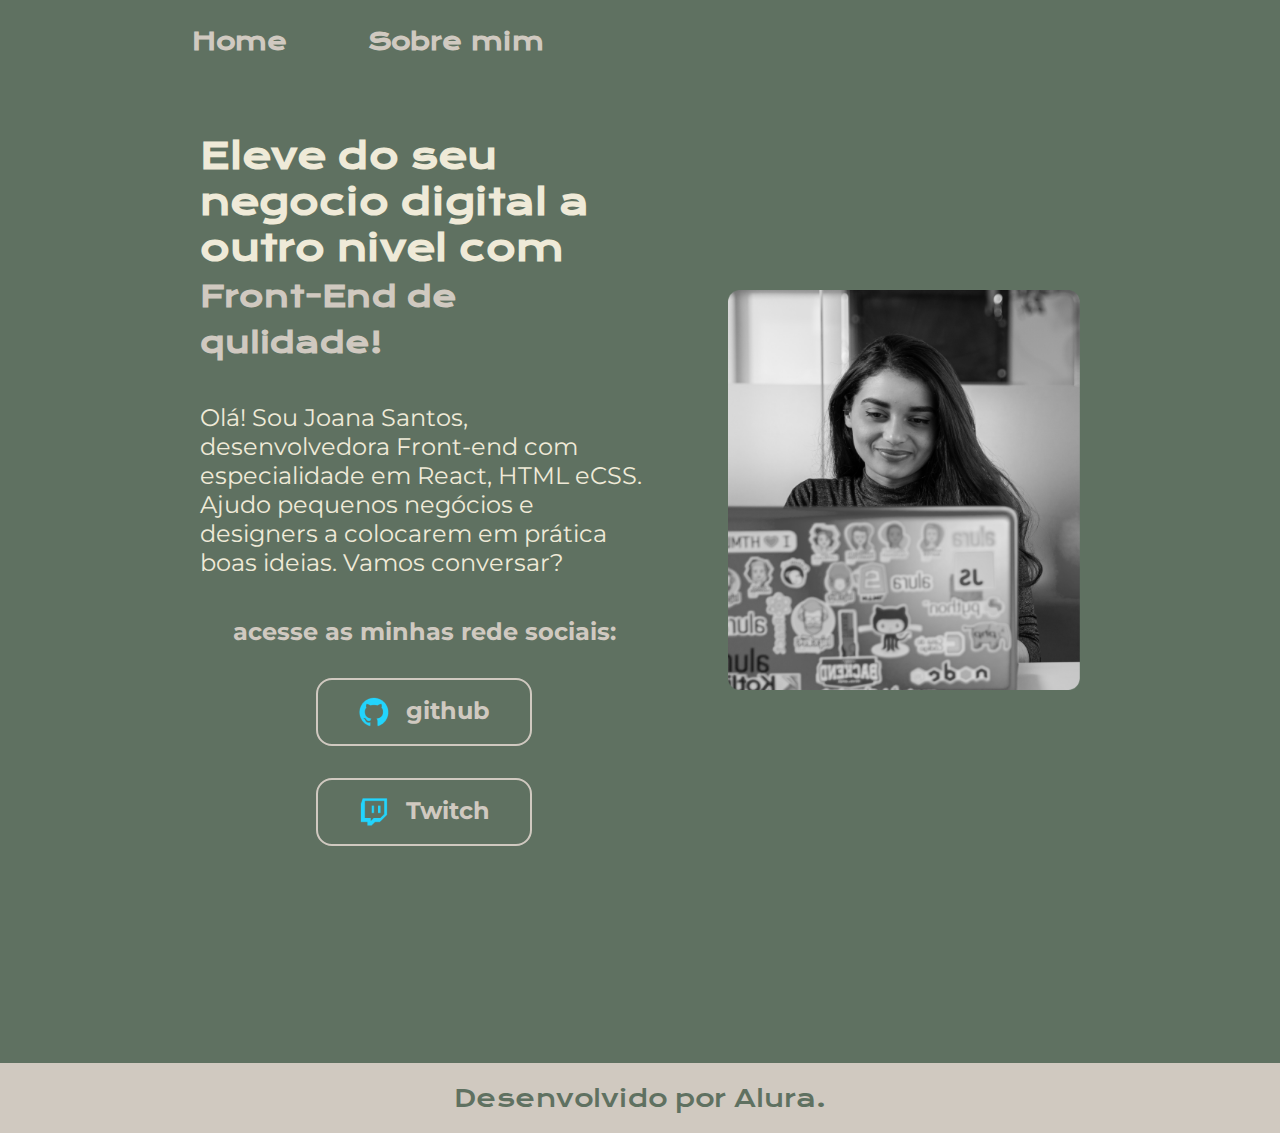
==== index.html @ d5de203a "Add files via upload" ====
<!DOCTYPE html>
<html lang = "pt-br">

<head>
   <meta charset="UTF-8">
   <meta name="viewreport" content="width=device-width">
   <title>portifolio</title>
   <link rel="stylesheet" href="./styles/style.css">

</head>
<body>
    <header class = "cabecario">
        <nav class="texto_cabecario">
            <a class="link_canecario" href="index.html" > Home </a>

        <a class="link_canecario" href = "sobre_mim.html"> Sobre mim</a>
        </nav>  

    </header>

    <main class = "main__gabriel">
        <section class = "textos__conteudo">
            
            <h1 class = "titulo"> Eleve do seu negocio digital a outro nivel com  <strong>Front-End de qulidade!</strong></h1>

            <p class = "texto">Olá! Sou Joana Santos,
             desenvolvedora Front-end com 
             especialidade em React, HTML eCSS. Ajudo pequenos
             negócios e designers a colocarem em prática boas ideias. Vamos conversar?</p>
            <div class = "botoes">
                <p ><strong class = texto>acesse as minhas rede sociais:</strong></p>
               
               <a href="https://github.com/cassianim" class="botoes__imagem" ><img src="./fotinhos/Logo Github.png" alt=""> <strong class = "texto">github</strong>  </a> 
               <a href = "https://www.twitch.tv/forever "class ="botoes__imagem" ><img src="./fotinhos/Logo Twitch.png" alt=""><strong class = "texto">Twitch</strong></a>
               
           
            
            </div>
            
            
        </section>
        
        <img class = "imagem" src="./fotinhos/imagem.png" alt = " padrão"> 
        
    
    
    
    
        
    </main>

    <footer class = "rodape">
        <p >Desenvolvido por Alura.</p>
    </footer>

</body>
</html>
---- styles/style.css ----
@import url('https://fonts.googleapis.com/css2?family=Krona+One&display=swap');
@import url('https://fonts.googleapis.com/css2?family=Krona+One&family=Montserrat&display=swap');


:root{
    --azul:#D0C9C0;
    /*#22d4UZIfd*/
    --preto: #5F7161;
    --branco: #EFEAD8;
    --cinza: #6D8B74;

}

*{
    margin: 0;
    padding: 0;
}


body{
    box-sizing:border-box;
    /* height: 100vh; */
    background-color: var(--preto);
    color: var(--branco);
    
    
}
strong{
    color: var(--azul);
    font-size: 1.85rem;
}

.main__gabriel {
    
    display: flex;
    align-items: center;
    justify-content: space-between;
    padding: 6%;
    gap: 80px;
    padding-left: 200px;
    padding-right: 200px;
     
}

.textos__conteudo{
    width: 517px;
    flex-direction: column;
    display:flex;
    align-content: center;
    gap: 40px;
    

}
.destaque{
    font-size: 1.5rem;
   
}

.jeff{
    font-size: 1.5rem;
    
}
.jeff:hover{
    color: rgb(133, 25, 6);
}
.texto{
    font-size: 1.5rem;
    font-family: 'Montserrat', sans-serif; ;
    
   
    
}
.titulo{
    font-size: 2.25rem; 
    font-family: 'Krona One', sans-serif;; 
 }

.botoes__fake{
  display: flex;
  overflow: visible;

}




.botoes{
    display: flex;
    justify-content: space-between;
    offset-distance: 50px;
    gap: 32px;
    flex-direction: column;
    align-items: center;
}

.botoes__imagem{
    display: flex;
    justify-content:center;
    gap: 16px;
    background-color: var(--preto);
    border: 2px solid var(--azul) ;
    border-radius: 16px;
    padding: 16px;
    width: 40%;

    font-size: 1.5rem;
    text-align: center;
    font-family: 'Montserrat', sans-serif; 
    text-decoration-line: none;
    image-rendering: pixelated;

    position:sticky;
    

}
.link{
    color: var(--branco);
    font-size: 1.5rem;
    font-family: 'Montserrat', sans-serif; 
    justify-content: center;
}
.link__2{
    color: var(--branco);
    font-family: 'Montserrat', sans-serif; 
    font-size: 1.5rem;
}
.botoes__imagem:hover{

    background-color:var(--cinza);
    width: 290px;
    

}



.rodape{
    display: flex;
    width: content;
    height: 70px;
    background-color: var(--azul);
    color: var(--preto);
    align-items: center;
    font-family: 'Krona One', sans-serif;
    font-size: 1.5rem;
    justify-content: center;
    margin-top: 140px;
}

.cabecario{
   padding: 2% 0% 0% 15%;



}

.texto_cabecario{
    display: flex;
    gap: 80px;
    
}
.link_canecario{
    font-family: 'Krona One', sans-serif;
    font-size: 1.5rem;
    font-weight: 600;
    color: var(--azul);
    text-decoration: none;
}




/*--------------------------------------------------------------------------
--------------------------------SOBRE-MIM-----------------------------------
--------------------------------------------------------------------------*/


.main__sobre_mim{
    display: flex;
    justify-content: center;
    align-items: center;
    gap: 110px;
    padding: 5% 15%;
    
}

.textos__sobre_mim{
    display: flex;
    flex-direction: column;
    align-items: start;

    
    
    gap: 80px;
    width: 40%;;
    font-size: 1.5rem;
    font-family: 'Montserrat', sans-serif;

}
.cabecario__sobre_mim{
    display: flex;
    justify-content: flex-start;
    font-family: 'Krona One', sans-serif;
    font-size: 1.2px;
    color: var(--azul);
    padding: 65px;
    padding-left: 390px;
    gap: 80px;
    padding-bottom: 30px;
    padding-top: 67px;



}
.titulo_sobre_mim{
    font-size: 2.25rem;
    font-family: 'Krona One', sans-serif;
    line-height: 34px;
    
}
.texto_cabecario__sobre_mim{
    display: flex;
    justify-content: space-between;
    gap: 80px;
    font-size: 1.2rem;
}

.imagem{
    width: 40%;
}


.jorge{
    display: flex;
    width: 400px;
    height: 70px;
    background-color: var(--azul);
    color: var(--preto);
    align-items: center;
    font-family: 'Krona One', sans-serif;
    font-size: 1.5rem;
    justify-content: center;
    margin-top: 210px;
    padding-left: 38%;
    
}
.palavras__rodape{
    display: flex;
    justify-content: space-between;
    flex-direction: row;
    gap: 500px;
    align-items: center;

}
.secreto{
    display: flex;
    justify-content:center;
    gap: 16px;
    background-color: var(--azul);
    width: 160px;
    border: 4px solid var(--preto) ;
    border-radius: 16px;
    padding: 16px;
    font-size: 0.65rem;
    text-decoration: none;
    color: #5F7161;

}


@media(max-width: 1100px){
     .main__gabriel{
        flex-direction: column-reverse;
        padding: 10%;
     }
     .textos__conteudo{
        width: 100%;
     }
     .imagem{
        margin-top: 15%;
        width: 427px;
     }
     .main__sobre_mim{
        flex-direction: column-reverse;
        padding: 10%;
     }
    .textos__sobre_mim{
        width: 99%;
        gap: 50px ;
        justify-content: flex-start;
        font-size: 2rem;

    }
    .texto{
        font-size: 2rem;
    }
    .titulo{
        font-size: 3.1rem;

    }
    .cabecario{
        margin-top: 5%;
        display: flex;
        justify-content: center;
        padding-left: 10%;
    }
}
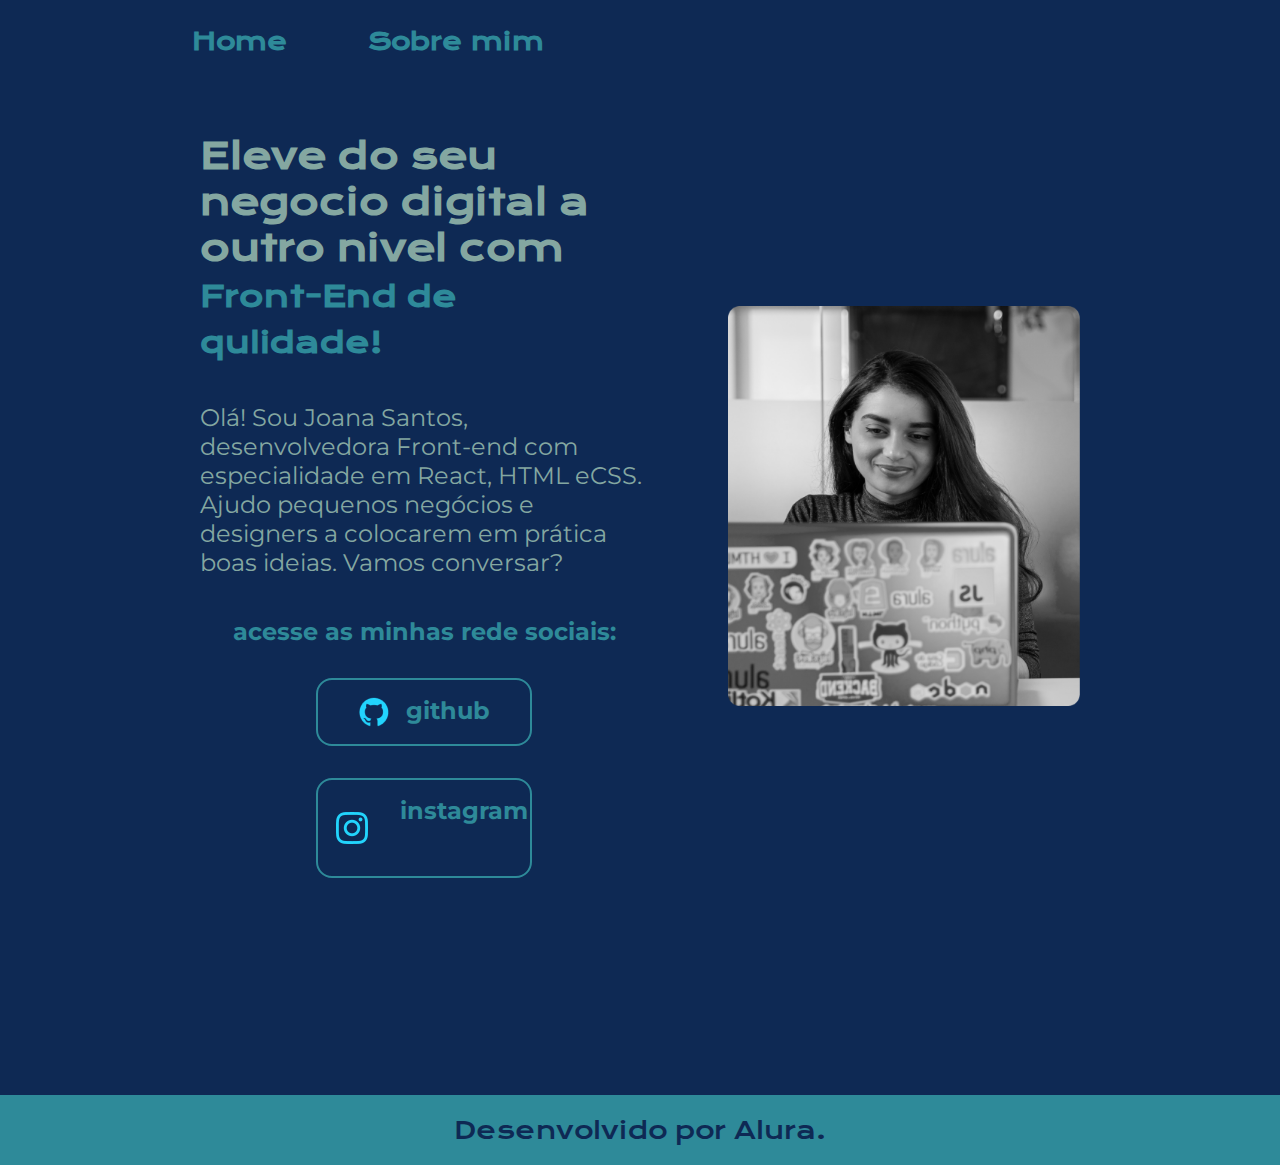
==== commit 2c269259: "mundança icone tt" ====
--- a/index.html
+++ b/index.html
@@ -31,7 +31,7 @@
                 <p ><strong class = texto>acesse as minhas rede sociais:</strong></p>
                
                <a href="https://github.com/cassianim" class="botoes__imagem" ><img src="./fotinhos/Logo Github.png" alt=""> <strong class = "texto">github</strong>  </a> 
-               <a href = "https://www.twitch.tv/forever "class ="botoes__imagem" ><img src="./fotinhos/Logo Twitch.png" alt=""><strong class = "texto">Twitch</strong></a>
+               <a href = "https://www.twitch.tv/forever "class ="botoes__imagem" ><img src="./fotinhos/instagram.png" alt=""><strong class = "texto">instagram</strong></a>
                
            
             
--- a/styles/style.css
+++ b/styles/style.css
@@ -4,11 +4,11 @@
 
 
 :root{
-    --azul:#D0C9C0;
+    --azul:#2E8A99;
     /*#22d4UZIfd*/
-    --preto: #5F7161;
-    --branco: #EFEAD8;
-    --cinza: #6D8B74;
+    --preto: #0E2954;
+    --branco: #84A7A1;
+    --cinza: #1F6E8C;
 
 }
 
